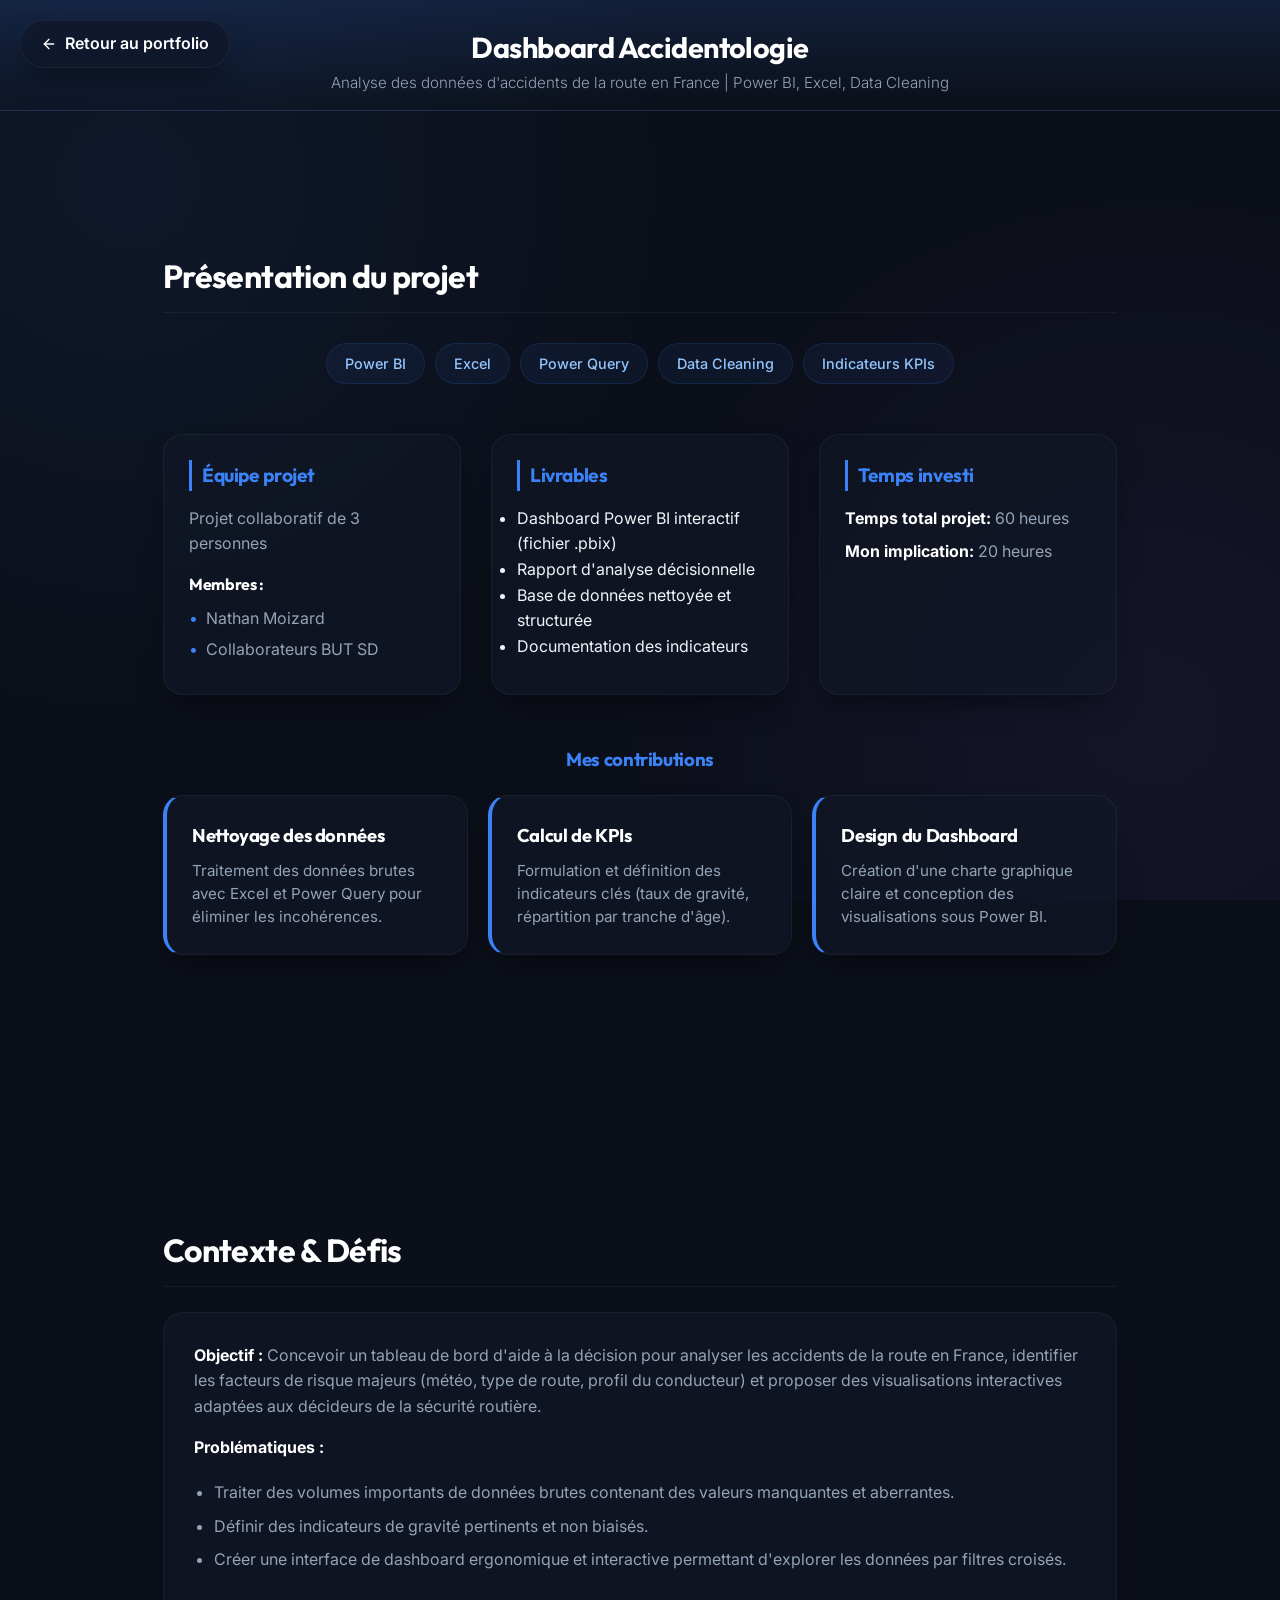
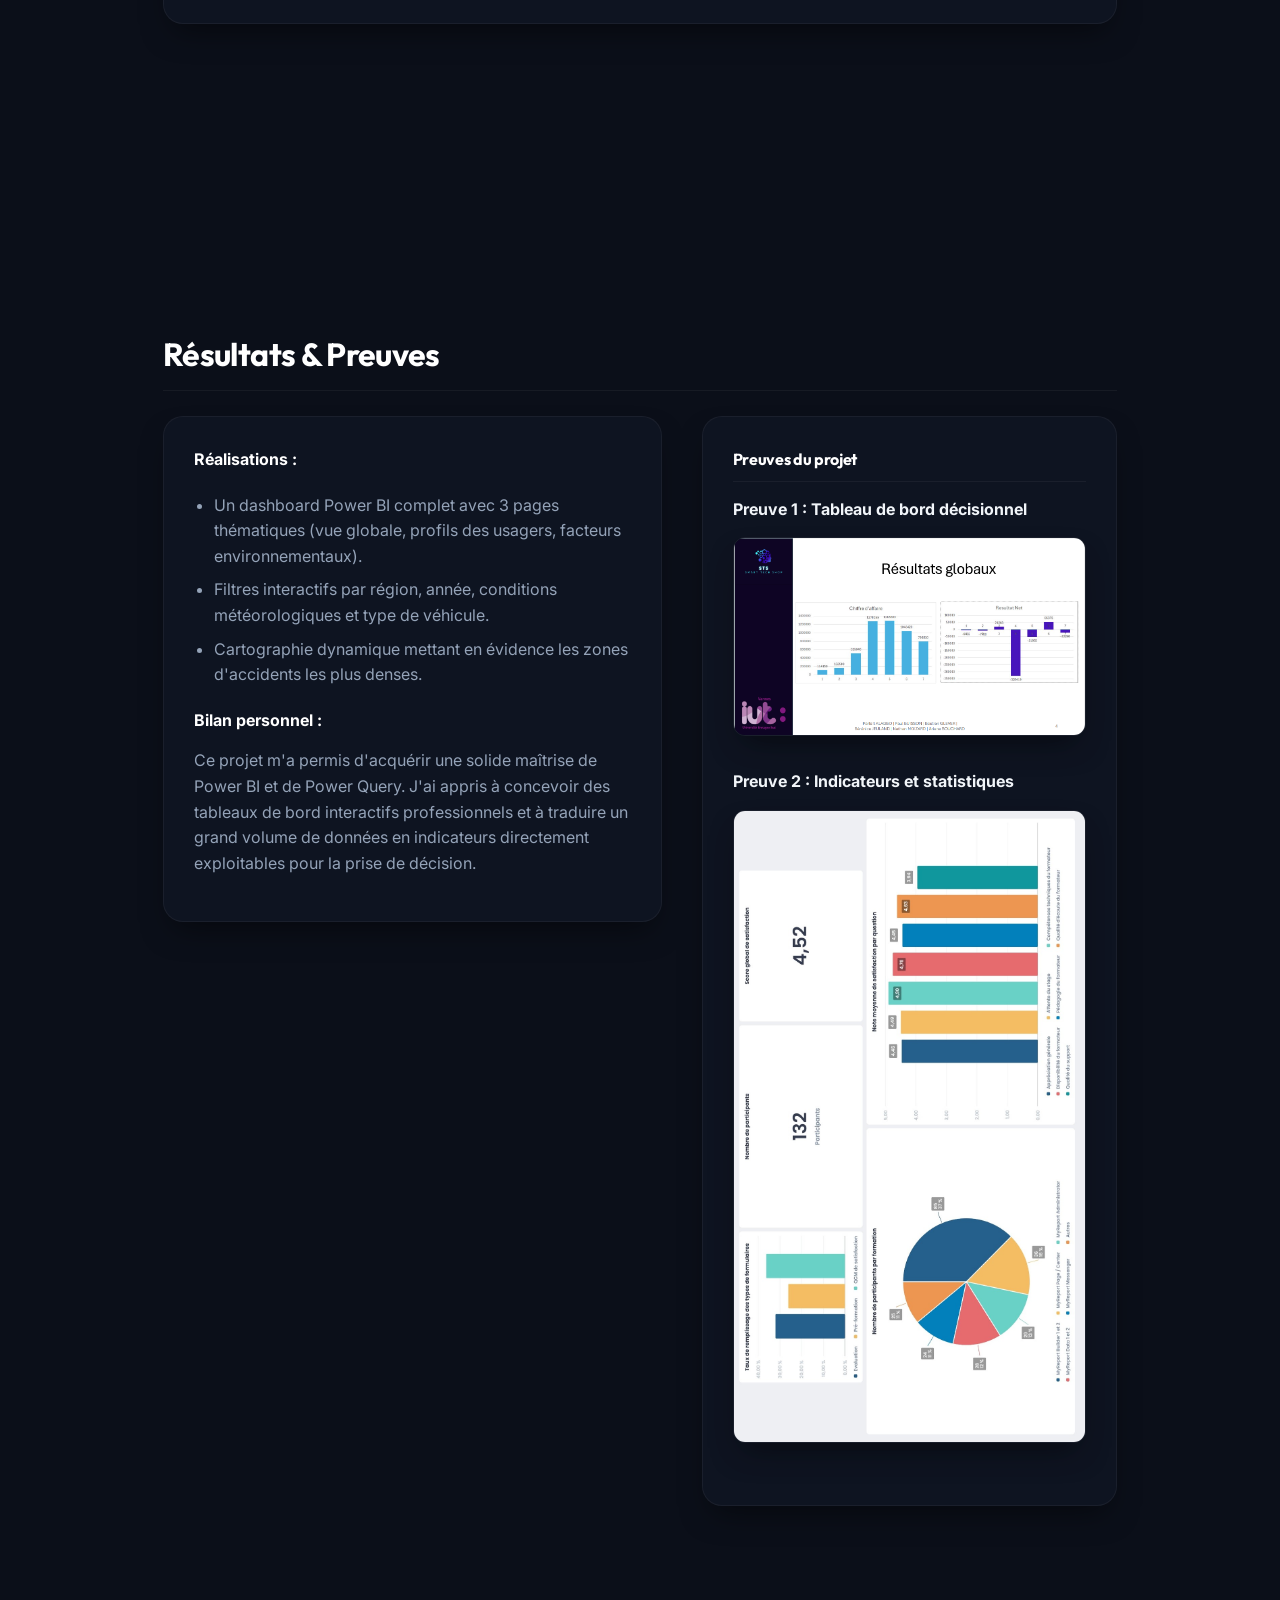
==== projet_route.html @ e68c9cdd "Initial commit - Portfolio Nathan Moizard" ====
<!DOCTYPE html>
<html lang="fr">
<head>
  <meta charset="UTF-8">
  <meta name="viewport" content="width=device-width, initial-scale=1.0">
  <title>Dashboard Accidentologie | Nathan Moizard</title>
  <link rel="stylesheet" href="style.css">
</head>
<body>
  <!-- Bouton retour -->
  <a href="index.html" class="back-btn">
    <svg width="16" height="16" viewBox="0 0 24 24" fill="none" stroke="currentColor" stroke-width="2" stroke-linecap="round" stroke-linejoin="round">
      <line x1="19" y1="12" x2="5" y2="12"></line>
      <polyline points="12 19 5 12 12 5"></polyline>
    </svg>
    Retour au portfolio
  </a>

  <!-- En-tête du projet -->
  <header class="project-hero">
    <h1>Dashboard Accidentologie</h1>
    <p class="project-subtitle">Analyse des données d'accidents de la route en France | Power BI, Excel, Data Cleaning</p>
  </header>

  <main class="container">
    <!-- Section 1 : Présentation -->
    <section class="section-detail">
      <h2>Présentation du projet</h2>
      
      <!-- Technologies utilisées -->
      <div class="skills-container">
        <span class="skill-pill">Power BI</span>
        <span class="skill-pill">Excel</span>
        <span class="skill-pill">Power Query</span>
        <span class="skill-pill">Data Cleaning</span>
        <span class="skill-pill">Indicateurs KPIs</span>
      </div>
      
      <!-- Informations projet -->
      <div class="project-info">
        <div class="info-card glass">
          <h3>Équipe projet</h3>
          <p>Projet collaboratif de 3 personnes</p>
          <h4>Membres :</h4>
          <ul class="team-list">
            <li>Nathan Moizard</li>
            <li>Collaborateurs BUT SD</li>
          </ul>
        </div>
        
        <div class="info-card glass">
          <h3>Livrables</h3>
          <ul>
            <li>Dashboard Power BI interactif (fichier .pbix)</li>
            <li>Rapport d'analyse décisionnelle</li>
            <li>Base de données nettoyée et structurée</li>
            <li>Documentation des indicateurs</li>
          </ul>
        </div>
        
        <div class="info-card glass">
          <h3>Temps investi</h3>
          <p><strong>Temps total projet:</strong> 60 heures</p>
          <p><strong>Mon implication:</strong> 20 heures</p>
        </div>
      </div>
      
      <!-- Apprentissages -->
      <h3 style="color: var(--primary); margin: 40px 0 20px; text-align: center;">Mes contributions</h3>
      <div class="learned-items">
        <div class="learned-item glass">
          <h3>Nettoyage des données</h3>
          <p>Traitement des données brutes avec Excel et Power Query pour éliminer les incohérences.</p>
        </div>
        <div class="learned-item glass">
          <h3>Calcul de KPIs</h3>
          <p>Formulation et définition des indicateurs clés (taux de gravité, répartition par tranche d'âge).</p>
        </div>
        <div class="learned-item glass">
          <h3>Design du Dashboard</h3>
          <p>Création d'une charte graphique claire et conception des visualisations sous Power BI.</p>
        </div>
      </div>
    </section>

    <!-- Section 2 : Contexte -->
    <section class="section-detail">
      <h2>Contexte & Défis</h2>
      <div class="text-box glass">
        <p><strong>Objectif :</strong> Concevoir un tableau de bord d'aide à la décision pour analyser les accidents de la route en France, identifier les facteurs de risque majeurs (météo, type de route, profil du conducteur) et proposer des visualisations interactives adaptées aux décideurs de la sécurité routière.</p>
        
        <p><strong>Problématiques :</strong></p>
        <ul>
          <li>Traiter des volumes importants de données brutes contenant des valeurs manquantes et aberrantes.</li>
          <li>Définir des indicateurs de gravité pertinents et non biaisés.</li>
          <li>Créer une interface de dashboard ergonomique et interactive permettant d'explorer les données par filtres croisés.</li>
        </ul>
      </div>
    </section>

    <!-- Section 3 : Résultats -->
    <section class="section-detail">
      <h2>Résultats & Preuves</h2>
      <div class="results-grid">
        <div class="text-box glass">
          <p><strong>Réalisations :</strong></p>
          <ul>
            <li>Un dashboard Power BI complet avec 3 pages thématiques (vue globale, profils des usagers, facteurs environnementaux).</li>
            <li>Filtres interactifs par région, année, conditions météorologiques et type de véhicule.</li>
            <li>Cartographie dynamique mettant en évidence les zones d'accidents les plus denses.</li>
          </ul>
          
          <p><strong>Bilan personnel :</strong></p>
          <p>Ce projet m'a permis d'acquérir une solide maîtrise de Power BI et de Power Query. J'ai appris à concevoir des tableaux de bord interactifs professionnels et à traduire un grand volume de données en indicateurs directement exploitables pour la prise de décision.</p>
        </div>
        <div class="proofs-panel glass">
          <h4>Preuves du projet</h4>
          
          <p><strong>Preuve 1 : Tableau de bord décisionnel</strong></p>
          <img src="SAE 205 image 1.png" alt="Dashboard Accidentologie Power BI" class="proof-image">
          
          <p><strong>Preuve 2 : Indicateurs et statistiques</strong></p>
          <img src="Indicateurs.jpg" alt="Statistiques des indicateurs" class="proof-image">
        </div>
      </div>
    </section>
  </main>
</body>
</html>
---- style.css ----
@import url('https://fonts.googleapis.com/css2?family=Inter:wght@300;400;500;600;700&family=Outfit:wght@400;500;600;700;800&display=swap');

/* --- CUSTOM VARIABLES & DESIGN SYSTEM --- */
:root {
  --bg-dark: #0b0f19;
  --bg-deep: #070a12;
  --bg-card: rgba(17, 24, 39, 0.6);
  --bg-card-hover: rgba(30, 41, 59, 0.8);
  --border-color: rgba(255, 255, 255, 0.05);
  --border-color-hover: rgba(59, 130, 246, 0.25);
  
  --primary: #3b82f6;
  --primary-rgb: 59, 130, 246;
  --primary-gradient: linear-gradient(135deg, #3b82f6 0%, #6366f1 100%);
  --accent-gradient: linear-gradient(135deg, #8b5cf6 0%, #ec4899 100%);
  --success-gradient: linear-gradient(135deg, #10b981 0%, #06b6d4 100%);
  --math-gradient: linear-gradient(135deg, #f59e0b 0%, #d97706 100%);
  
  --text-main: #f1f5f9;
  --text-muted: #94a3b8;
  --radius-lg: 20px;
  --radius-md: 12px;
  --radius-sm: 8px;
  --shadow: 0 15px 30px -10px rgba(0, 0, 0, 0.5);
  --transition: all 0.3s cubic-bezier(0.4, 0, 0.2, 1);
}

/* --- RESET & BASIC STYLES --- */
* {
  box-sizing: border-box;
  margin: 0;
  padding: 0;
}

html {
  scroll-behavior: smooth;
}

body {
  font-family: 'Inter', sans-serif;
  color: var(--text-main);
  background-color: var(--bg-dark);
  background-image: 
    radial-gradient(circle at 10% 20%, rgba(59, 130, 246, 0.08) 0%, transparent 40%),
    radial-gradient(circle at 90% 80%, rgba(139, 92, 246, 0.08) 0%, transparent 40%);
  background-attachment: fixed;
  line-height: 1.6;
  overflow-x: hidden;
}

h1, h2, h3, h4 {
  font-family: 'Outfit', sans-serif;
  font-weight: 700;
  letter-spacing: -0.02em;
}

a {
  text-decoration: none;
  color: inherit;
}

/* --- GLASS CONTAINER UTILITY --- */
.glass {
  background: var(--bg-card);
  backdrop-filter: blur(12px);
  -webkit-backdrop-filter: blur(12px);
  border: 1px solid var(--border-color);
  border-radius: var(--radius-lg);
  box-shadow: var(--shadow);
}

/* --- HEADER / NAVIGATION --- */
header:not(.project-hero) {
  position: fixed;
  top: 0;
  width: 100%;
  display: flex;
  justify-content: space-between;
  align-items: center;
  padding: 18px 5%;
  z-index: 1000;
  background: rgba(11, 15, 25, 0.7);
  backdrop-filter: blur(16px);
  -webkit-backdrop-filter: blur(16px);
  border-bottom: 1px solid var(--border-color);
  transition: var(--transition);
}

header.scrolled:not(.project-hero) {
  padding: 12px 5%;
  background: rgba(7, 10, 18, 0.85);
}

.nav-left a {
  color: var(--text-muted);
  margin-right: 25px;
  font-weight: 500;
  position: relative;
  font-family: 'Outfit', sans-serif;
  transition: var(--transition);
}

.nav-left a.active, .nav-left a:hover {
  color: var(--text-main);
}

.nav-left a::after {
  content: '';
  position: absolute;
  width: 0;
  height: 2px;
  bottom: -5px;
  left: 0;
  background: var(--primary-gradient);
  transition: width 0.3s;
}

.nav-left a:hover::after, .nav-left a.active::after {
  width: 100%;
}

.nav-right {
  display: flex;
  align-items: center;
  gap: 15px;
}

.icon {
  display: flex;
  align-items: center;
  justify-content: center;
  width: 38px;
  height: 38px;
  border-radius: 50%;
  background: rgba(255, 255, 255, 0.05);
  border: 1px solid var(--border-color);
  transition: var(--transition);
}

.icon img {
  width: 18px;
  height: 18px;
  filter: invert(100%);
  opacity: 0.8;
  transition: var(--transition);
}

.icon:hover {
  background: rgba(59, 130, 246, 0.15);
  border-color: rgba(59, 130, 246, 0.4);
  transform: translateY(-2px);
}

.icon:hover img {
  opacity: 1;
  transform: scale(1.05);
}

.contact-btn {
  background: var(--primary-gradient);
  color: white;
  padding: 10px 24px;
  border-radius: 50px;
  font-weight: 600;
  font-family: 'Outfit', sans-serif;
  border: none;
  box-shadow: 0 4px 15px rgba(59, 130, 246, 0.3);
  transition: var(--transition);
  cursor: pointer;
}

.contact-btn:hover {
  transform: translateY(-2px);
  box-shadow: 0 6px 20px rgba(59, 130, 246, 0.5);
  filter: brightness(1.1);
}

.nav-email {
  color: var(--text-muted);
  font-weight: 500;
  font-family: 'Outfit', sans-serif;
  font-size: 0.95rem;
  transition: var(--transition);
}

.nav-email:hover {
  color: #3b82f6; /* Fallback for browsers that don't support text-clip */
  background: var(--primary-gradient);
  -webkit-background-clip: text;
  -webkit-text-fill-color: transparent;
}

/* --- HERO SECTION --- */
.hero {
  position: relative;
  height: 100vh;
  display: flex;
  justify-content: center;
  align-items: center;
  text-align: center;
  background: radial-gradient(circle at center, rgba(17, 24, 39, 0.8) 0%, var(--bg-deep) 100%);
  padding: 20px;
  overflow: hidden;
}

.hero::before {
  content: '';
  position: absolute;
  top: 0;
  left: 0;
  right: 0;
  bottom: 0;
  background-image: 
    radial-gradient(circle at 30% 30%, rgba(99, 102, 241, 0.1) 0%, transparent 50%),
    radial-gradient(circle at 70% 60%, rgba(236, 72, 153, 0.08) 0%, transparent 50%);
  pointer-events: none;
  z-index: 1;
}

.hero-content {
  max-width: 900px;
  z-index: 2;
}

.hero h1 {
  font-size: 4rem;
  font-weight: 800;
  margin-bottom: 1.5rem;
  line-height: 1.1;
  background: linear-gradient(135deg, #ffffff 30%, #a5b4fc 100%);
  -webkit-background-clip: text;
  -webkit-text-fill-color: transparent;
}

.hero p {
  color: var(--text-muted);
  font-size: 1.25rem;
  margin-bottom: 1.5rem;
  max-width: 750px;
  margin-left: auto;
  margin-right: auto;
  font-weight: 300;
}

.hero strong {
  color: #fff;
  font-weight: 600;
  position: relative;
  display: inline-block;
}

.hero strong::after {
  content: '';
  position: absolute;
  bottom: 2px;
  left: 0;
  width: 100%;
  height: 4px;
  background: rgba(59, 130, 246, 0.3);
  z-index: -1;
  border-radius: 2px;
}

.scroll-down {
  position: absolute;
  bottom: 40px;
  left: 50%;
  transform: translateX(-50%);
  color: var(--text-muted);
  font-size: 1.8rem;
  animation: bounce 2s infinite;
  cursor: pointer;
  z-index: 5;
  transition: color 0.3s;
}

.scroll-down:hover {
  color: var(--primary);
}

/* --- SECTIONS GENERAL --- */
section {
  padding: 100px 5%;
  opacity: 0;
  transform: translateY(40px);
  transition: opacity 1s cubic-bezier(0.4, 0, 0.2, 1), transform 1s cubic-bezier(0.4, 0, 0.2, 1);
  max-width: 1300px;
  margin: 0 auto;
}

section.visible {
  opacity: 1;
  transform: translateY(0);
}

.section-title {
  text-align: center;
  font-size: 2.8rem;
  color: #fff;
  margin-bottom: 60px;
  position: relative;
}

.section-title::after {
  content: '';
  display: block;
  width: 60px;
  height: 4px;
  background: var(--primary-gradient);
  margin: 15px auto 0;
  border-radius: 2px;
}

/* --- COMPETENCES (SKILLS) --- */
.competence-grid {
  display: grid;
  grid-template-columns: repeat(auto-fit, minmax(320px, 1fr));
  gap: 30px;
}

.competence-category {
  padding: 35px;
  transition: var(--transition);
}

.competence-category:hover {
  transform: translateY(-6px);
  border-color: var(--border-color-hover);
  box-shadow: 0 20px 40px -15px rgba(59, 130, 246, 0.15);
}

.competence-category h3 {
  font-size: 1.4rem;
  margin-bottom: 25px;
  color: #fff;
  display: flex;
  align-items: center;
  gap: 12px;
}

.skill {
  margin-bottom: 20px;
}

.skill-name {
  margin-bottom: 6px;
  font-weight: 500;
  font-size: 0.95rem;
  display: flex;
  justify-content: space-between;
  color: var(--text-muted);
}

.skill-name span:first-child {
  color: var(--text-main);
}

.skill-bar {
  height: 6px;
  background-color: rgba(255, 255, 255, 0.07);
  border-radius: 10px;
  overflow: hidden;
}

.skill-bar-fill {
  height: 100%;
  width: 0;
  border-radius: 10px;
  background: var(--primary-gradient);
}

.competence-category:nth-child(1) .skill-bar-fill { 
  background: var(--math-gradient); 
}
.competence-category:nth-child(2) .skill-bar-fill { 
  background: var(--accent-gradient); 
} 
.competence-category:nth-child(3) .skill-bar-fill { 
  background: var(--success-gradient); 
}

/* --- PROJETS (PROJECTS) --- */
#projets {
  position: relative;
}

.project-section {
  margin-bottom: 80px;
  position: relative;
}

.project-title {
  font-size: 1.8rem;
  color: #fff;
  margin-bottom: 30px;
  padding-left: 20px;
  position: relative;
}

.project-title::before {
  content: '';
  position: absolute;
  left: 0;
  top: 4px;
  bottom: 4px;
  width: 4px;
  background: var(--primary-gradient);
  border-radius: 4px;
}

.carousel-container {
  position: relative;
  display: flex;
  align-items: center;
}

.project-carousel {
  display: flex;
  gap: 30px;
  overflow-x: auto;
  scroll-behavior: smooth;
  padding: 15px 5px 30px 5px;
  scroll-snap-type: x mandatory;
  -webkit-overflow-scrolling: touch;
  width: 100%;
  scrollbar-width: none; /* Firefox */
  -ms-overflow-style: none;  /* IE et Edge */
}

.project-carousel::-webkit-scrollbar {
  display: none; /* Chrome, Safari, Opera */
}

.project-card {
  min-width: 350px;
  width: 350px;
  flex: 0 0 auto;
  padding: 24px;
  scroll-snap-align: start;
  transition: var(--transition);
  display: flex;
  flex-direction: column;
  justify-content: space-between;
  min-height: 480px;
}

.project-card-img {
  width: 100%;
  height: 160px;
  background-size: cover;
  background-position: center;
  border-radius: var(--radius-md);
  margin-bottom: 15px;
  border: 1px solid var(--border-color);
  transition: var(--transition);
}

.project-card:hover .project-card-img {
  border-color: var(--border-color-hover);
  transform: scale(1.02);
}

.project-card:hover {
  transform: translateY(-8px);
  border-color: var(--border-color-hover);
  box-shadow: 0 20px 35px -10px rgba(99, 102, 241, 0.15);
  background: var(--bg-card-hover);
}

.project-card-top h3 {
  color: #fff;
  font-size: 1.3rem;
  margin-bottom: 12px;
  line-height: 1.3;
}

.project-card-top p {
  color: var(--text-muted);
  font-size: 0.95rem;
  margin-bottom: 12px;
  line-height: 1.5;
}

.project-tags {
  display: flex;
  flex-wrap: wrap;
  gap: 8px;
  margin-bottom: 20px;
}

.tag-badge {
  font-size: 0.75rem;
  background: rgba(59, 130, 246, 0.08);
  border: 1px solid rgba(59, 130, 246, 0.2);
  color: #93c5fd;
  padding: 3px 10px;
  border-radius: 50px;
  font-weight: 500;
}

.project-card .view-more {
  text-align: center;
  display: block;
  width: 100%;
  background: rgba(255, 255, 255, 0.05);
  border: 1px solid var(--border-color);
  color: var(--text-main);
  padding: 10px;
  border-radius: var(--radius-sm);
  font-weight: 600;
  font-size: 0.9rem;
  transition: var(--transition);
}

.project-card:hover .view-more {
  background: var(--primary-gradient);
  border-color: transparent;
  color: #fff;
  box-shadow: 0 5px 15px rgba(59, 130, 246, 0.3);
}


/* --- CONTACT & FOOTER --- */
footer {
  padding: 60px 5% 40px;
  border-top: 1px solid var(--border-color);
  text-align: center;
  background: var(--bg-deep);
}

.footer-content {
  max-width: 800px;
  margin: 0 auto;
}

.footer-title {
  font-size: 2.2rem;
  color: #fff;
  margin-bottom: 15px;
}

.footer-subtitle {
  color: var(--text-muted);
  font-size: 1.1rem;
  margin-bottom: 35px;
}

.footer-links {
  display: flex;
  justify-content: center;
  gap: 25px;
  margin-bottom: 35px;
}

.footer-links .icon {
  width: 50px;
  height: 50px;
  background: rgba(255, 255, 255, 0.03);
}

.footer-links .icon:hover {
  background: rgba(59, 130, 246, 0.15);
  transform: translateY(-4px);
}

.footer-links .icon img {
  width: 22px;
  height: 22px;
}

.footer-copy {
  color: var(--text-muted);
  font-size: 0.9rem;
}

/* --- SUB-PAGES (PROJECT DETAILS) STYLES --- */
.back-btn {
  position: fixed;
  top: 20px;
  left: 20px;
  background: rgba(15, 23, 42, 0.8);
  backdrop-filter: blur(10px);
  -webkit-backdrop-filter: blur(10px);
  border: 1px solid var(--border-color);
  color: #fff;
  padding: 10px 20px;
  border-radius: 30px;
  font-weight: 600;
  text-decoration: none;
  z-index: 1000;
  display: flex;
  align-items: center;
  gap: 8px;
  box-shadow: var(--shadow);
  transition: var(--transition);
}

.back-btn:hover {
  background: var(--primary-gradient);
  border-color: transparent;
  transform: translateX(-3px);
  box-shadow: 0 4px 15px rgba(59, 130, 246, 0.4);
}

.back-btn svg {
  transition: var(--transition);
}

.back-btn:hover svg {
  transform: translateX(-2px);
}

.project-hero {
  background: linear-gradient(180deg, rgba(59, 130, 246, 0.15) 0%, transparent 100%);
  padding: 30px 20px 15px;
  text-align: center;
  border-bottom: 1px solid var(--border-color);
}

.project-hero h1 {
  font-size: 1.8rem;
  color: #fff;
  margin-bottom: 6px;
  max-width: 1000px;
  margin-left: auto;
  margin-right: auto;
  line-height: 1.2;
}

.project-subtitle {
  font-size: 0.95rem;
  color: var(--text-muted);
  font-weight: 300;
}

.container {
  max-width: 1100px;
  margin: 0 auto;
  padding: 40px 20px 100px;
}

section.section-detail {
  margin-bottom: 70px;
  opacity: 0;
  transform: translateY(30px);
  transition: none;
  animation: fadeIn 0.8s cubic-bezier(0.16, 1, 0.3, 1) forwards;
}

section.section-detail:nth-of-type(1) { animation-delay: 0.1s; }
section.section-detail:nth-of-type(2) { animation-delay: 0.2s; }
section.section-detail:nth-of-type(3) { animation-delay: 0.3s; }
section.section-detail:nth-of-type(4) { animation-delay: 0.4s; }
section.section-detail:nth-of-type(5) { animation-delay: 0.5s; }
section.section-detail:nth-of-type(6) { animation-delay: 0.6s; }
section.section-detail:nth-of-type(7) { animation-delay: 0.7s; }
section.section-detail:nth-of-type(8) { animation-delay: 0.8s; }

.section-detail h2 {
  font-size: 2rem;
  color: #fff;
  margin-bottom: 25px;
  border-bottom: 1px solid var(--border-color);
  padding-bottom: 10px;
}

/* RADAR CHART CONTAINER */
.radar-container {
  padding: 40px;
  max-width: 550px;
  margin: 0 auto 50px;
  height: 400px;
  display: flex;
  align-items: center;
  justify-content: center;
}

.skills-container, .tech-stack {
  display: flex;
  flex-wrap: wrap;
  gap: 10px;
  justify-content: center;
  margin: 30px 0 50px;
}

.skill-pill, .tech-item {
  background: rgba(59, 130, 246, 0.07);
  border: 1px solid rgba(59, 130, 246, 0.15);
  padding: 8px 18px;
  border-radius: 50px;
  font-size: 0.9rem;
  color: #93c5fd;
  font-weight: 500;
}

/* PROJECT INFO GRID */
.project-info {
  display: grid;
  grid-template-columns: repeat(auto-fit, minmax(280px, 1fr));
  gap: 30px;
  margin-bottom: 50px;
}

.info-card {
  padding: 25px;
}

.info-card h3 {
  color: var(--primary);
  margin-bottom: 15px;
  font-size: 1.2rem;
  border-left: 3px solid var(--primary);
  padding-left: 10px;
}

.info-card h4 {
  font-size: 1rem;
  color: #fff;
  margin: 15px 0 8px;
}

.team-list {
  list-style: none;
}

.team-list li {
  margin-bottom: 6px;
  color: var(--text-muted);
  display: flex;
  align-items: center;
  gap: 8px;
}

.team-list li::before {
  content: '•';
  color: var(--primary);
}

.info-card p {
  color: var(--text-muted);
  margin-bottom: 8px;
}

.info-card p strong {
  color: #fff;
}

/* LEARNED ITEMS */
.learned-items {
  display: grid;
  grid-template-columns: repeat(auto-fit, minmax(240px, 1fr));
  gap: 20px;
}

.learned-item {
  padding: 25px;
  border-left: 4px solid var(--primary);
  transition: var(--transition);
}

.learned-item:hover {
  transform: translateY(-4px);
  border-color: #8b5cf6;
}

.learned-item h3 {
  color: #fff;
  font-size: 1.15rem;
  margin-bottom: 10px;
}

.learned-item p {
  color: var(--text-muted);
  font-size: 0.95rem;
  line-height: 1.5;
}

/* TEXT BOX / CALLOUT */
.text-box {
  padding: 30px;
  margin-bottom: 35px;
}

.text-box p {
  margin-bottom: 15px;
  color: var(--text-muted);
}

.text-box p strong {
  color: #fff;
}

.text-box ul {
  margin: 20px 0;
  padding-left: 20px;
  color: var(--text-muted);
}

.text-box li {
  margin-bottom: 8px;
}

.results-grid {
  display: grid;
  grid-template-columns: 1.2fr 1fr;
  gap: 40px;
  align-items: start;
}

.proofs-panel {
  padding: 30px;
}

.proofs-panel h4 {
  color: #fff;
  margin-bottom: 15px;
  border-bottom: 1px solid var(--border-color);
  padding-bottom: 8px;
}

.proof-image {
  width: 100%;
  border-radius: var(--radius-md);
  border: 1px solid var(--border-color);
  margin: 15px 0 25px;
  box-shadow: var(--shadow);
  transition: var(--transition);
}

.proof-image:hover {
  transform: scale(1.02);
  border-color: var(--border-color-hover);
}

.image-placeholder {
  display: flex;
  flex-direction: column;
  align-items: center;
  justify-content: center;
  padding: 40px;
  text-align: center;
  color: var(--text-muted);
  min-height: 300px;
}

/* --- ANIMATIONS --- */
@keyframes fadeIn {
  from { opacity: 0; transform: translateY(20px); }
  to { opacity: 1; transform: translateY(0); }
}

@keyframes bounce {
  0%, 20%, 50%, 80%, 100% { transform: translateX(-50%) translateY(0); }
  40% { transform: translateX(-50%) translateY(-10px); }
  60% { transform: translateX(-50%) translateY(-5px); }
}

/* --- RESPONSIVE STYLES --- */
@media (max-width: 992px) {
  .results-grid {
    grid-template-columns: 1fr;
    gap: 30px;
  }
}

@media (max-width: 768px) {
  .hero h1 { font-size: 2.8rem; }
  .hero p { font-size: 1.1rem; }
  .section-title { font-size: 2.2rem; }
  .project-card { min-width: 290px; width: 290px; }
  .back-btn { top: 15px; left: 15px; padding: 8px 15px; }
  .project-hero { padding-top: 65px; padding-bottom: 10px; }
  .project-hero h1 { font-size: 1.3rem; }
  .radar-container { height: 320px; padding: 15px; }
}
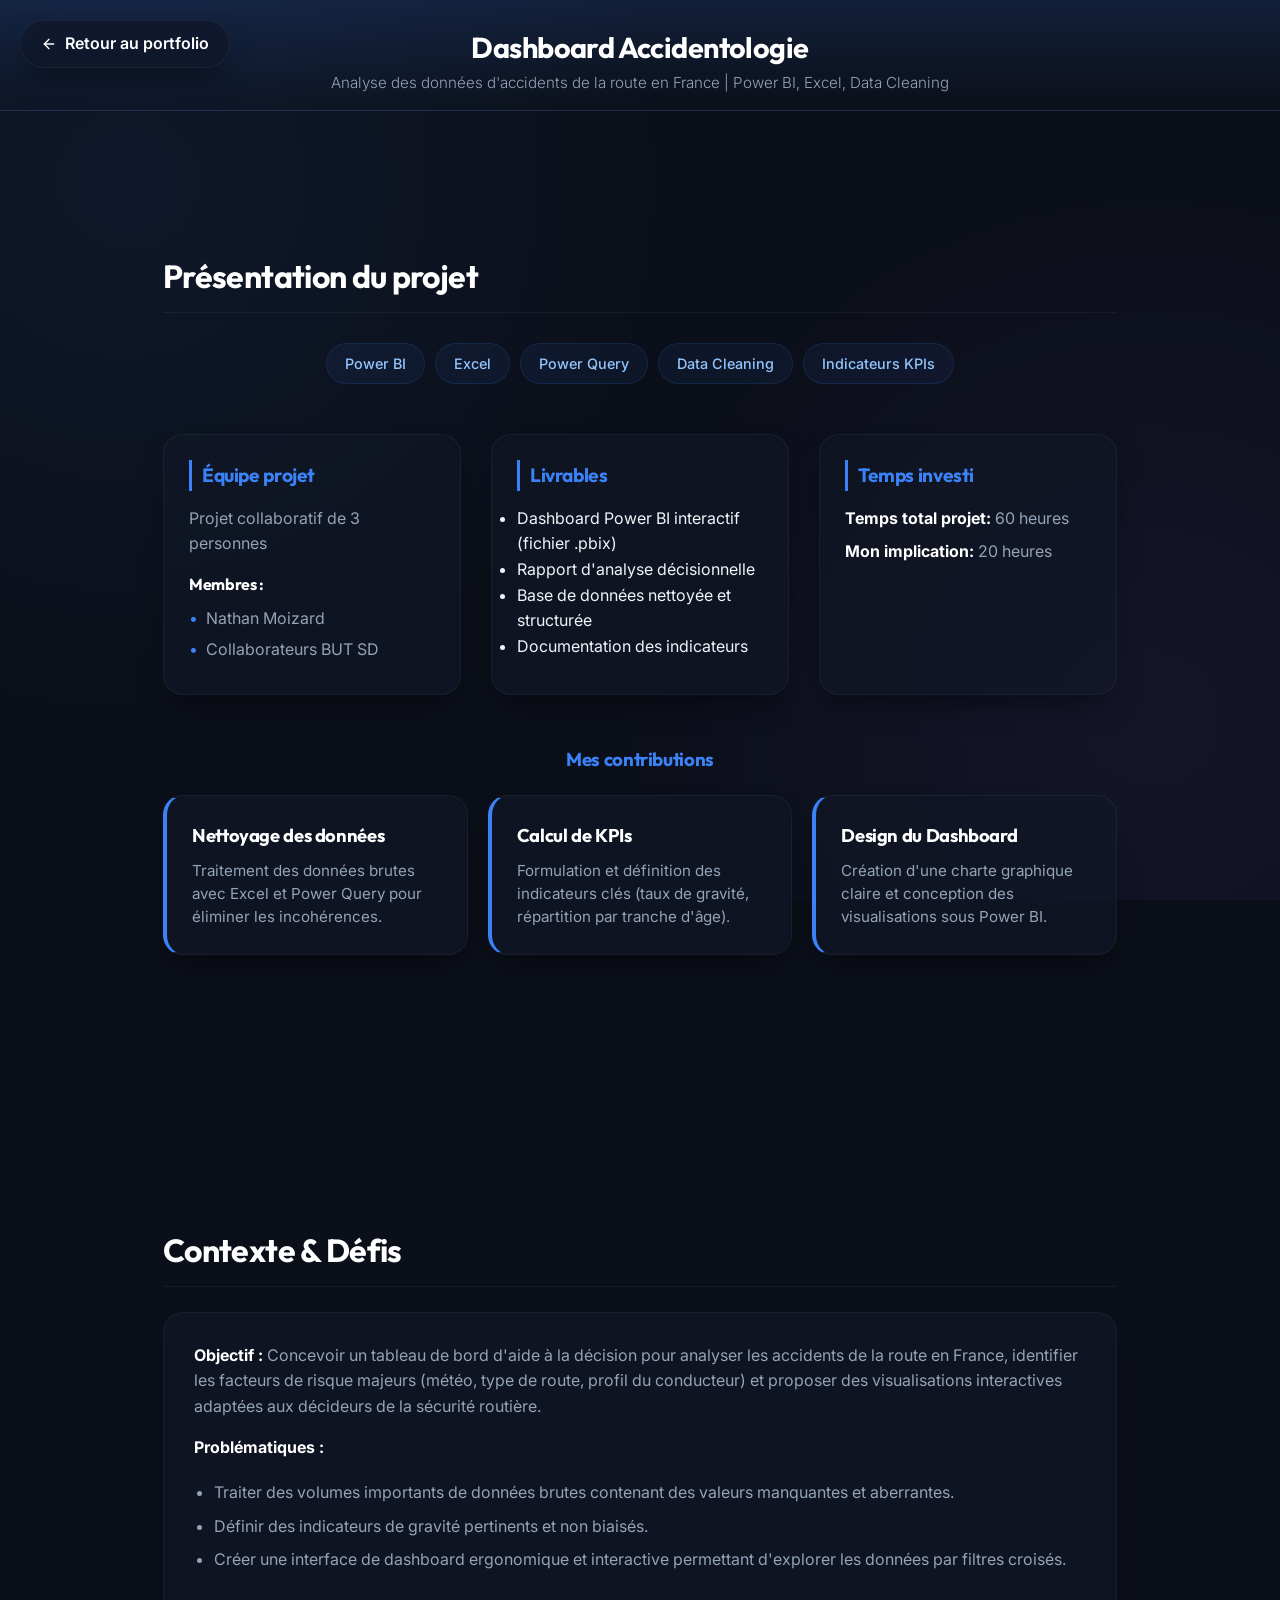
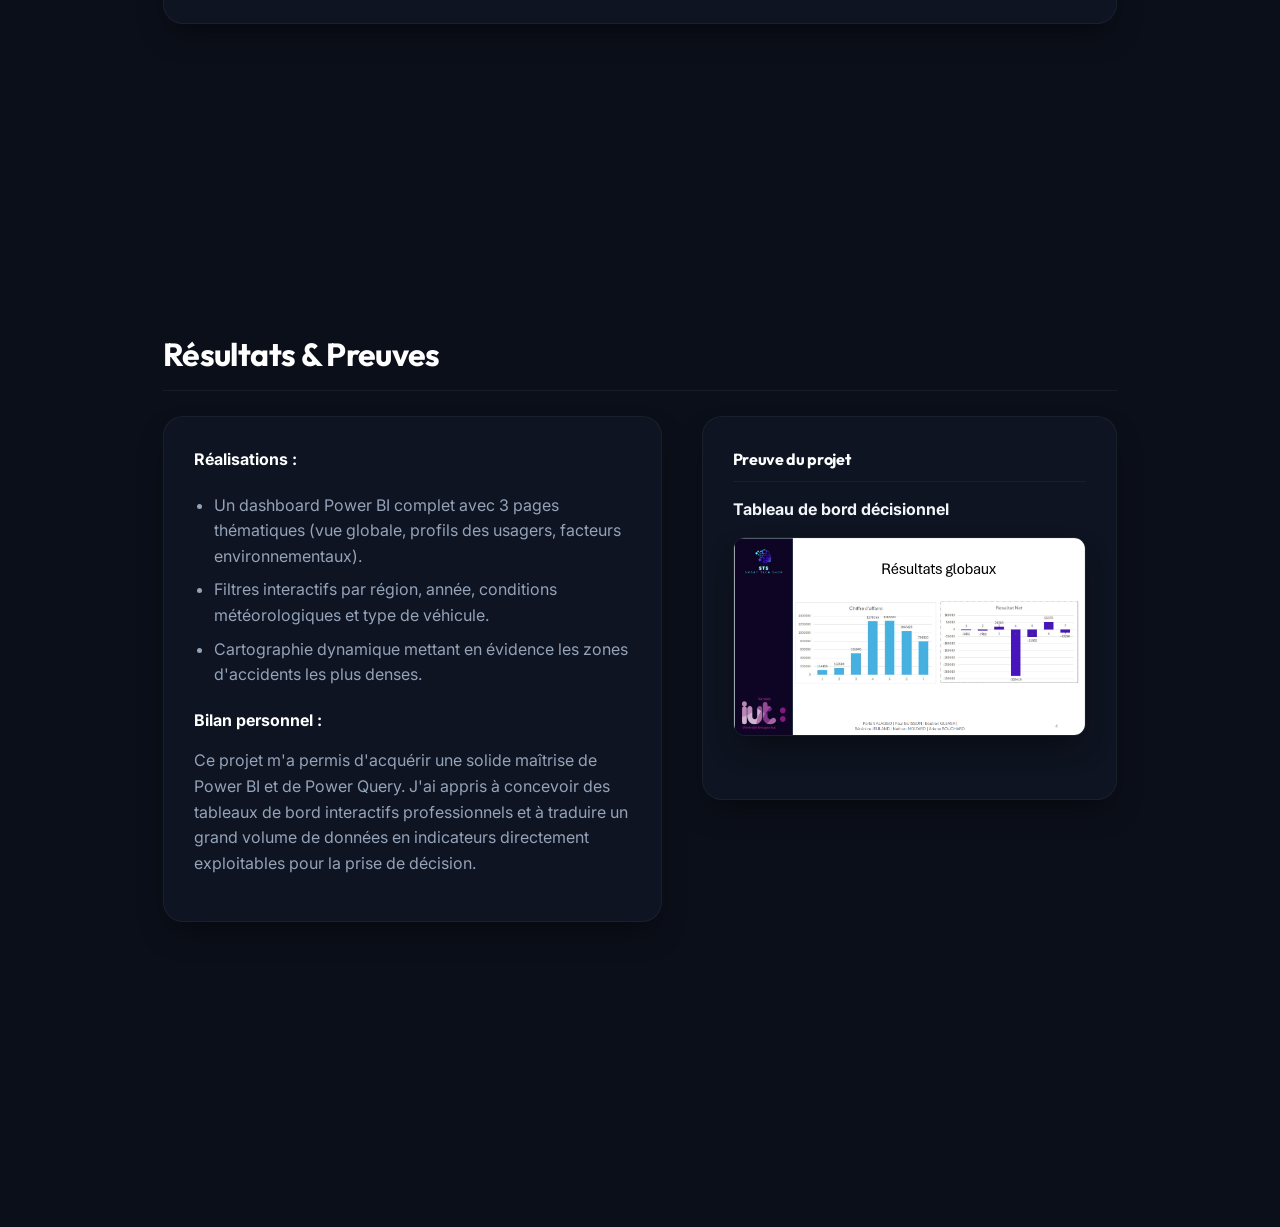
==== commit 7b801356: "Remove Preuve 2 from Dashboard Accidentologie" ====
--- a/projet_route.html
+++ b/projet_route.html
@@ -114,13 +114,10 @@
           <p>Ce projet m'a permis d'acquérir une solide maîtrise de Power BI et de Power Query. J'ai appris à concevoir des tableaux de bord interactifs professionnels et à traduire un grand volume de données en indicateurs directement exploitables pour la prise de décision.</p>
         </div>
         <div class="proofs-panel glass">
-          <h4>Preuves du projet</h4>
+          <h4>Preuve du projet</h4>
           
-          <p><strong>Preuve 1 : Tableau de bord décisionnel</strong></p>
+          <p><strong>Tableau de bord décisionnel</strong></p>
           <img src="SAE 205 image 1.png" alt="Dashboard Accidentologie Power BI" class="proof-image">
-          
-          <p><strong>Preuve 2 : Indicateurs et statistiques</strong></p>
-          <img src="Indicateurs.jpg" alt="Statistiques des indicateurs" class="proof-image">
         </div>
       </div>
     </section>
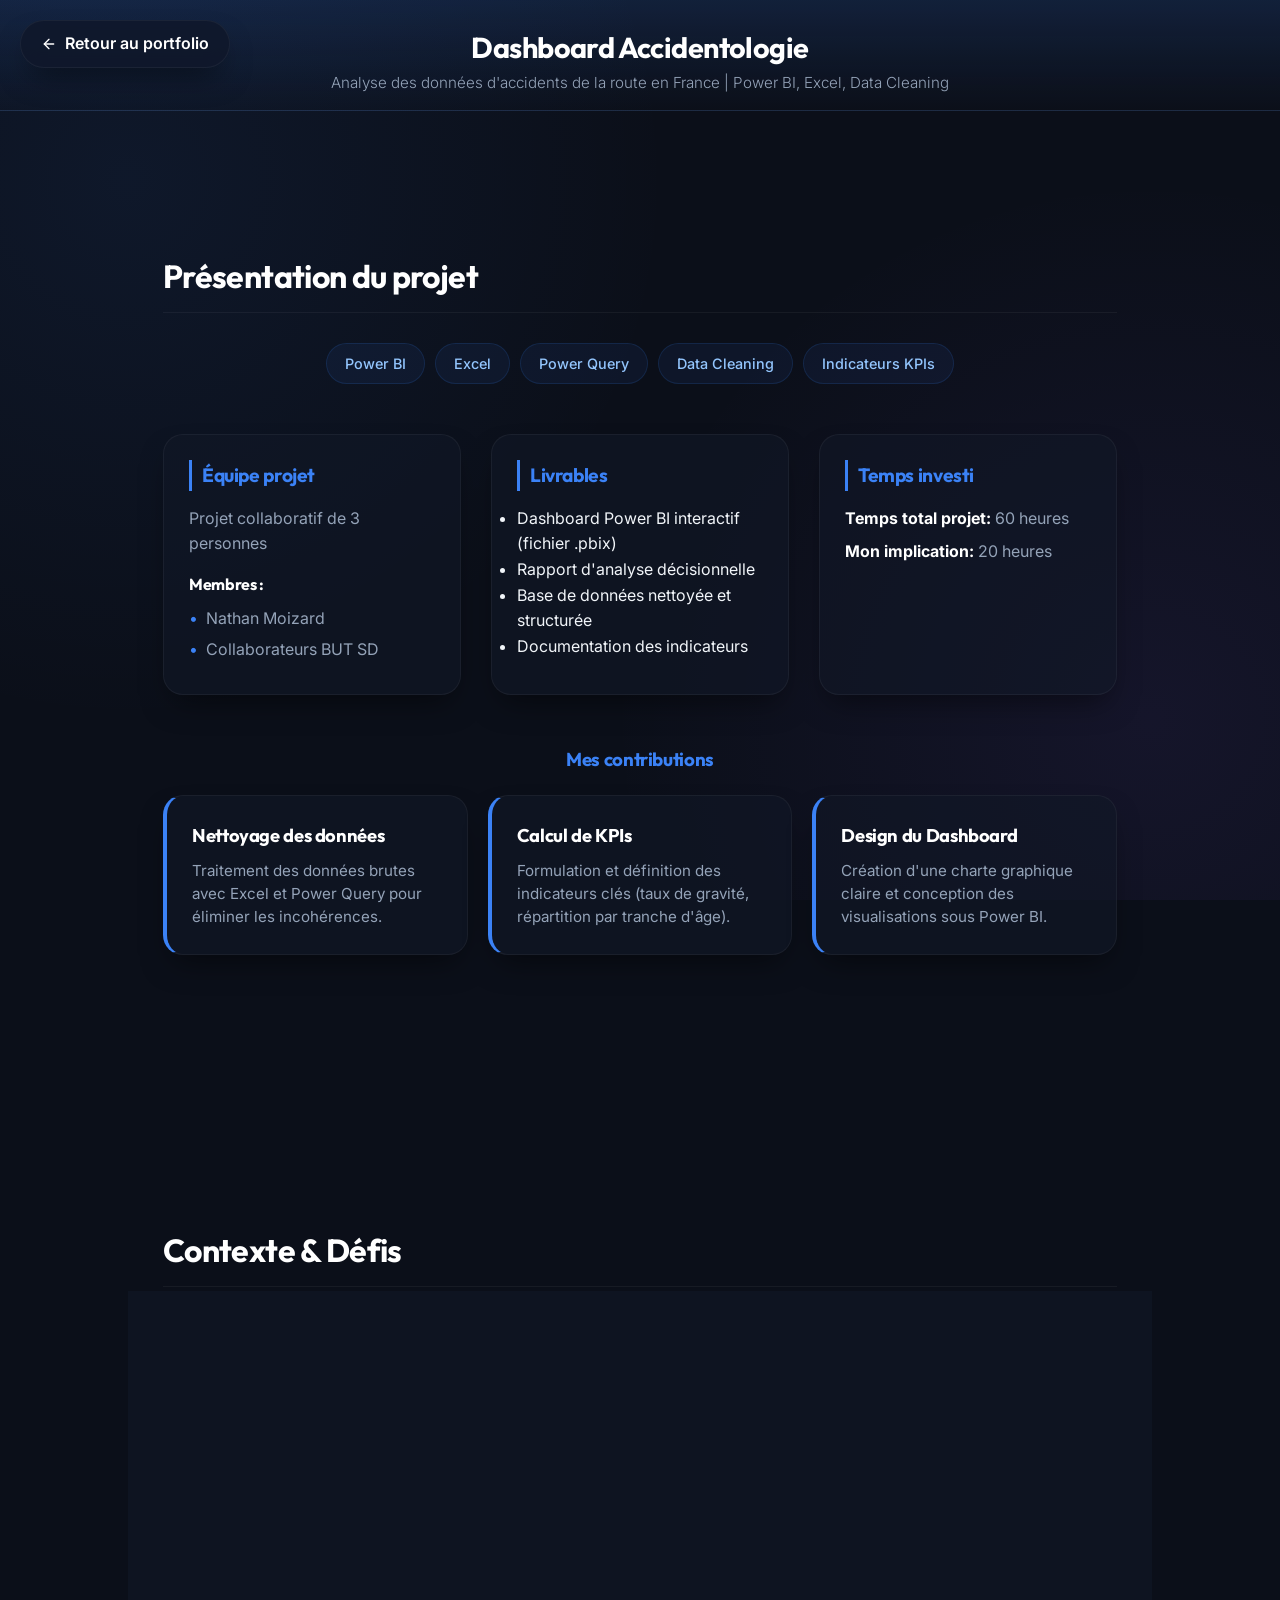
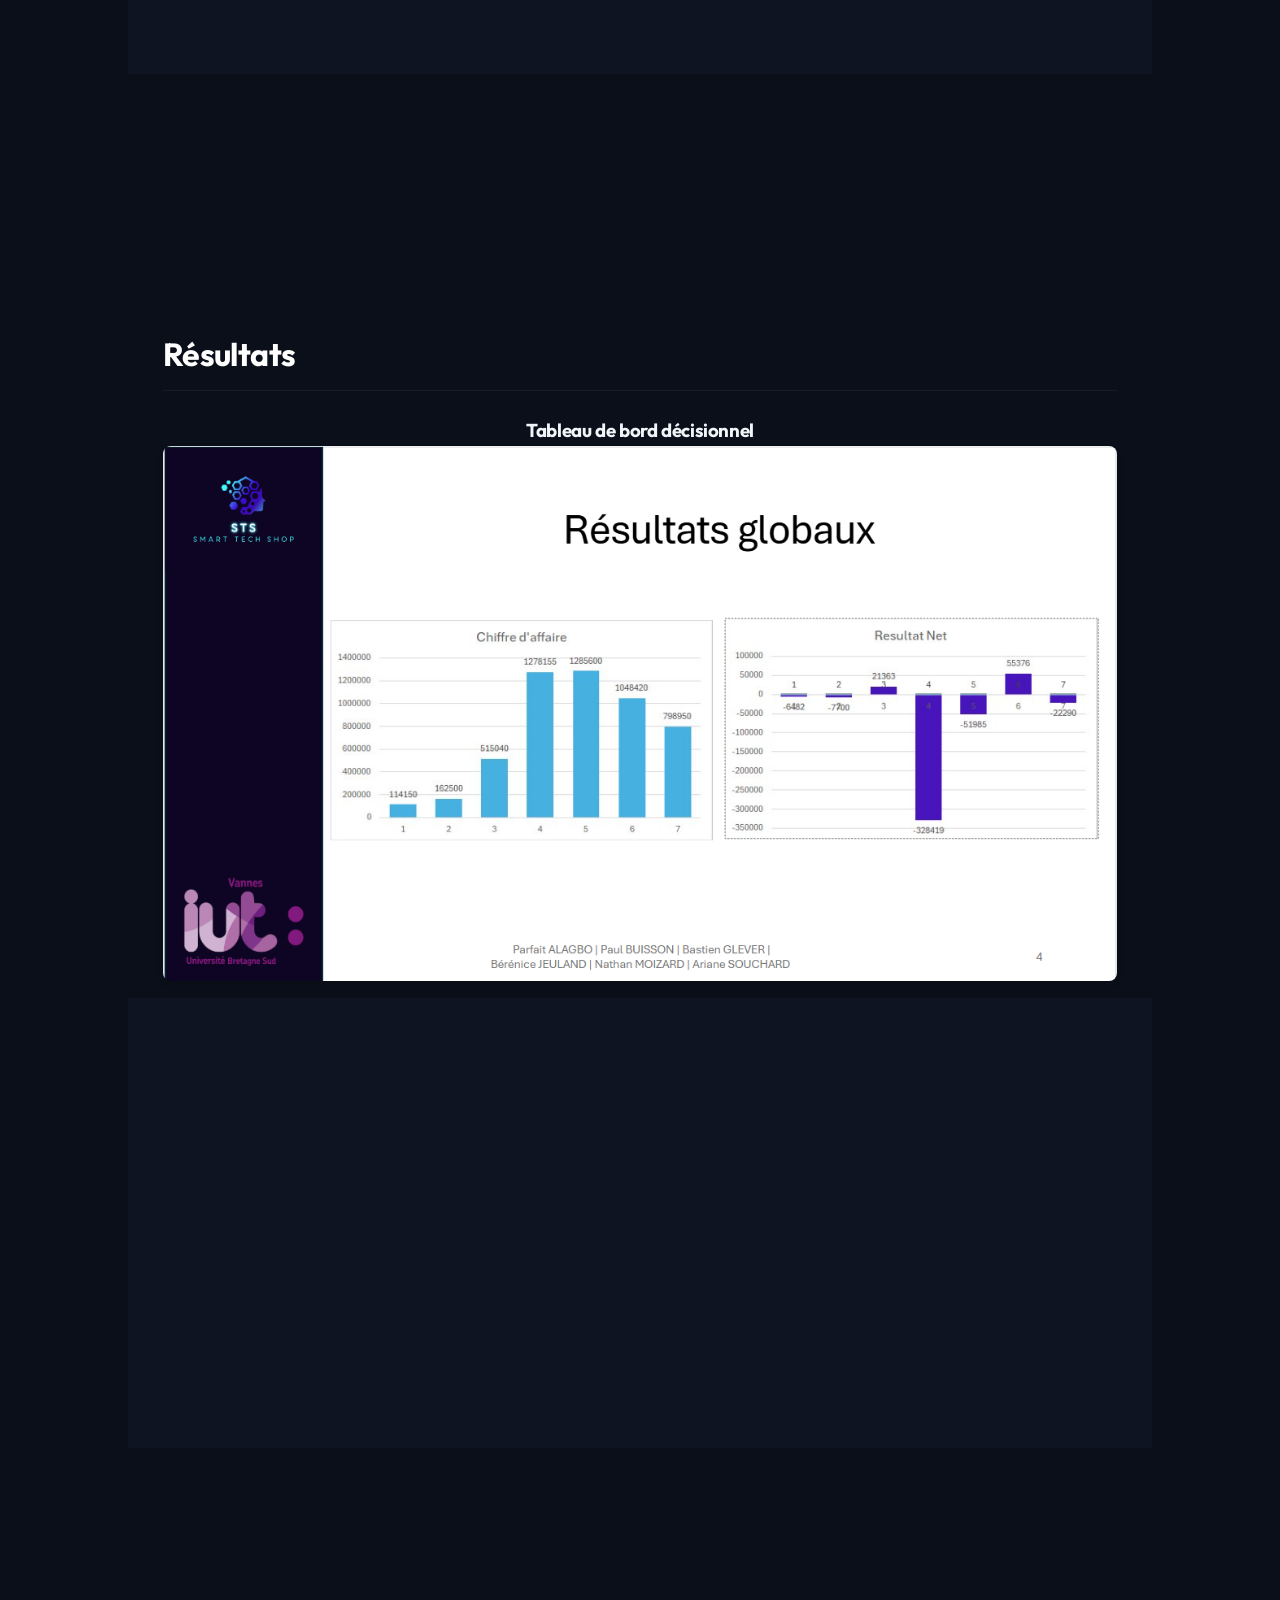
==== commit a5b65750: "Update projet_route.html" ====
--- a/projet_route.html
+++ b/projet_route.html
@@ -7,7 +7,6 @@
   <link rel="stylesheet" href="style.css">
 </head>
 <body>
-  <!-- Bouton retour -->
   <a href="index.html" class="back-btn">
     <svg width="16" height="16" viewBox="0 0 24 24" fill="none" stroke="currentColor" stroke-width="2" stroke-linecap="round" stroke-linejoin="round">
       <line x1="19" y1="12" x2="5" y2="12"></line>
@@ -16,18 +15,15 @@
     Retour au portfolio
   </a>
 
-  <!-- En-tête du projet -->
   <header class="project-hero">
     <h1>Dashboard Accidentologie</h1>
     <p class="project-subtitle">Analyse des données d'accidents de la route en France | Power BI, Excel, Data Cleaning</p>
   </header>
 
   <main class="container">
-    <!-- Section 1 : Présentation -->
     <section class="section-detail">
       <h2>Présentation du projet</h2>
       
-      <!-- Technologies utilisées -->
       <div class="skills-container">
         <span class="skill-pill">Power BI</span>
         <span class="skill-pill">Excel</span>
@@ -36,7 +32,6 @@
         <span class="skill-pill">Indicateurs KPIs</span>
       </div>
       
-      <!-- Informations projet -->
       <div class="project-info">
         <div class="info-card glass">
           <h3>Équipe projet</h3>
@@ -65,7 +60,6 @@
         </div>
       </div>
       
-      <!-- Apprentissages -->
       <h3 style="color: var(--primary); margin: 40px 0 20px; text-align: center;">Mes contributions</h3>
       <div class="learned-items">
         <div class="learned-item glass">
@@ -83,7 +77,6 @@
       </div>
     </section>
 
-    <!-- Section 2 : Contexte -->
     <section class="section-detail">
       <h2>Contexte & Défis</h2>
       <div class="text-box glass">
@@ -98,27 +91,24 @@
       </div>
     </section>
 
-    <!-- Section 3 : Résultats -->
     <section class="section-detail">
-      <h2>Résultats & Preuves</h2>
-      <div class="results-grid">
-        <div class="text-box glass">
-          <p><strong>Réalisations :</strong></p>
-          <ul>
-            <li>Un dashboard Power BI complet avec 3 pages thématiques (vue globale, profils des usagers, facteurs environnementaux).</li>
-            <li>Filtres interactifs par région, année, conditions météorologiques et type de véhicule.</li>
-            <li>Cartographie dynamique mettant en évidence les zones d'accidents les plus denses.</li>
-          </ul>
-          
-          <p><strong>Bilan personnel :</strong></p>
-          <p>Ce projet m'a permis d'acquérir une solide maîtrise de Power BI et de Power Query. J'ai appris à concevoir des tableaux de bord interactifs professionnels et à traduire un grand volume de données en indicateurs directement exploitables pour la prise de décision.</p>
-        </div>
-        <div class="proofs-panel glass">
-          <h4>Preuve du projet</h4>
-          
-          <p><strong>Tableau de bord décisionnel</strong></p>
-          <img src="SAE 205 image 1.png" alt="Dashboard Accidentologie Power BI" class="proof-image">
-        </div>
+      <h2>Résultats</h2>
+      
+      <div style="margin-bottom: 30px;">
+        <h3 style="text-align: center;">Tableau de bord décisionnel</h3>
+        <img src="SAE 205 image 1.png" alt="Dashboard Accidentologie Power BI" style="width: 100%; height: auto; border-radius: 8px; box-shadow: 0 4px 6px rgba(0,0,0,0.1);">
+      </div>
+
+      <div class="text-box glass">
+        <p><strong>Réalisations :</strong></p>
+        <ul>
+          <li>Un dashboard Power BI complet avec 3 pages thématiques (vue globale, profils des usagers, facteurs environnementaux).</li>
+          <li>Filtres interactifs par région, année, conditions météorologiques et type de véhicule.</li>
+          <li>Cartographie dynamique mettant en évidence les zones d'accidents les plus denses.</li>
+        </ul>
+        
+        <p><strong>Bilan personnel :</strong></p>
+        <p>Ce projet m'a permis d'acquérir une solide maîtrise de Power BI et de Power Query. J'ai appris à concevoir des tableaux de bord interactifs professionnels et à traduire un grand volume de données en indicateurs directement exploitables pour la prise de décision.</p>
       </div>
     </section>
   </main>
